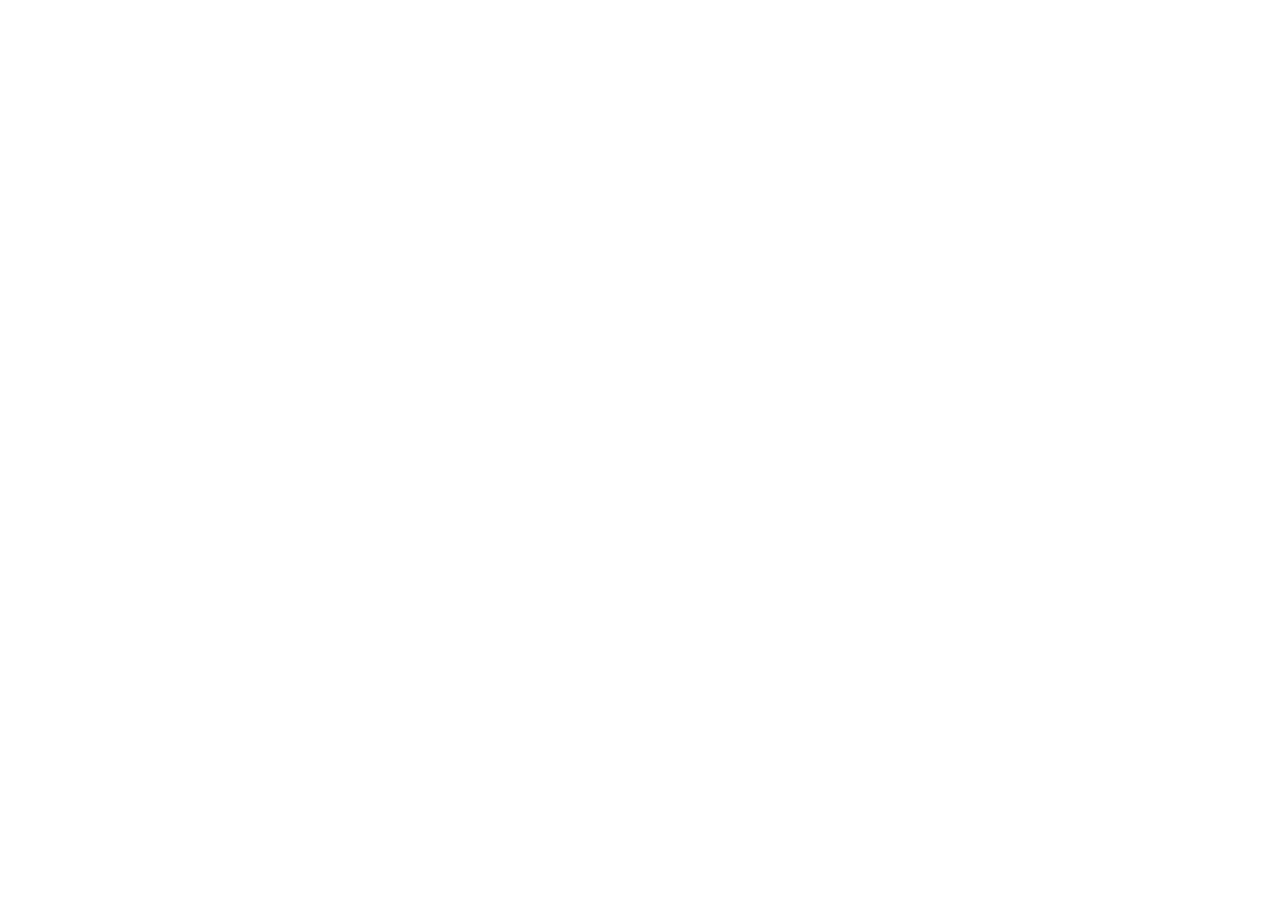
==== index.html @ fc727081 "first commit" ====
<!DOCTYPE html>
<html lang="en" data-theme="light">
<head>
    <meta charset="UTF-8">
    <meta name="viewport" content="width=device-width, initial-scale=1.0">
    <title>MPES | Medical Primary Emergency System</title>
    <link rel="stylesheet" href="assets/css/theme.css">
    <link rel="stylesheet" href="https://cdnjs.cloudflare.com/ajax/libs/font-awesome/6.4.0/css/all.min.css">
    <style>
        /* Base Resets */
        * { margin: 0; padding: 0; box-sizing: border-box; font-family: 'Inter', system-ui, sans-serif; }
        body { background: var(--bg-color); color: var(--text-primary); line-height: 1.6; overflow-x: hidden; transition: background 0.3s, color 0.3s; }
        a { text-decoration: none; color: inherit; }
        
        /* Navbar */
        .navbar { position: fixed; top: 0; width: 100%; background: rgba(255, 255, 255, 0.9); backdrop-filter: blur(10px); padding: 16px 5%; display: flex; justify-content: space-between; align-items: center; z-index: 1000; box-shadow: var(--shadow-sm); border-bottom: 1px solid var(--input-border); }
        [data-theme="dark"] .navbar { background: rgba(26, 32, 44, 0.9); }
        .logo { font-size: 1.5rem; font-weight: 800; color: var(--primary-color); display: flex; align-items: center; gap: 10px; }
        .nav-links { display: flex; gap: 24px; align-items: center; }
        .nav-link { font-weight: 600; font-size: 0.95rem; color: var(--text-secondary); transition: color 0.2s; }
        .nav-link:hover { color: var(--primary-color); }
        .nav-actions { display: flex; gap: 12px; align-items: center; }
        
        /* Buttons */
        .btn { padding: 10px 24px; border-radius: 8px; font-weight: 700; cursor: pointer; transition: all 0.2s; border: none; font-size: 0.95rem; display: inline-flex; align-items: center; gap: 8px; }
        .btn-primary { background: var(--primary-color); color: #fff; }
        .btn-primary:hover { background: var(--primary-hover); transform: translateY(-2px); box-shadow: var(--shadow-md); }
        .btn-outline { border: 2px solid var(--primary-color); color: var(--primary-color); background: transparent; }
        .btn-outline:hover { background: var(--primary-color); color: #fff; }
        .btn-danger { background: #e53e3e; color: #fff; }
        .btn-danger:hover { background: #c53030; transform: translateY(-2px); box-shadow: 0 4px 12px rgba(229,62,62,0.3); }

        /* Hero Section */
        .hero { padding: 140px 5% 80px; min-height: 90vh; display: flex; align-items: center; position: relative; overflow: hidden; }
        .hero::before { content: ''; position: absolute; top: -10%; right: -5%; width: 50vw; height: 50vw; background: radial-gradient(circle, rgba(43,108,176,0.1) 0%, transparent 70%); border-radius: 50%; z-index: 0; }
        [data-theme="colorblind"] .hero::before { background: radial-gradient(circle, rgba(237,137,54,0.15) 0%, transparent 70%); }
        
        .hero-content { flex: 1; position: relative; z-index: 1; max-width: 600px; }
        .hero-title { font-size: 3.5rem; font-weight: 800; line-height: 1.1; margin-bottom: 20px; color: var(--text-primary); }
        .hero-title span { color: var(--primary-color); }
        .hero-subtitle { font-size: 1.1rem; color: var(--text-secondary); margin-bottom: 32px; max-width: 500px; }
        .hero-btns { display: flex; gap: 16px; flex-wrap: wrap; }
        
        .hero-image { flex: 1; display: flex; justify-content: center; position: relative; z-index: 1; }
        .hero-image img { max-width: 100%; height: auto; border-radius: 20px; box-shadow: var(--shadow-lg); animation: float 6s ease-in-out infinite; border: 4px solid var(--card-bg); }
        @keyframes float { 0%, 100% { transform: translateY(0); } 50% { transform: translateY(-20px); } }

        /* Stats Strip */
        .stats-strip { display: flex; justify-content: space-around; flex-wrap: wrap; gap: 20px; padding: 40px 5%; background: var(--primary-color); color: #fff; }
        [data-theme="colorblind"] .stats-strip { background: var(--text-primary); }
        .stat-item { text-align: center; }
        .stat-item h3 { font-size: 2.5rem; font-weight: 800; margin-bottom: 4px; }
        .stat-item p { font-size: 0.9rem; opacity: 0.8; font-weight: 600; text-transform: uppercase; letter-spacing: 1px; }

        /* Features Section */
        .features { padding: 80px 5%; background: var(--bg-color); }
        .section-header { text-align: center; margin-bottom: 60px; }
        .section-header h2 { font-size: 2.2rem; margin-bottom: 12px; }
        .section-header p { color: var(--text-secondary); max-width: 600px; margin: 0 auto; }
        
        .feature-grid { display: grid; grid-template-columns: repeat(auto-fit, minmax(300px, 1fr)); gap: 30px; }
        .feature-card { background: var(--card-bg); border: 1px solid var(--input-border); border-radius: 16px; padding: 32px; transition: transform 0.3s, box-shadow 0.3s; }
        .feature-card:hover { transform: translateY(-8px); box-shadow: var(--shadow-md); border-color: var(--primary-color); }
        .feature-icon { width: 60px; height: 60px; border-radius: 14px; background: rgba(43,108,176,0.1); color: var(--primary-color); display: flex; align-items: center; justify-content: center; font-size: 1.8rem; margin-bottom: 20px; }
        .feature-card.urgent .feature-icon { background: rgba(229,62,62,0.1); color: #e53e3e; }
        .feature-card h3 { font-size: 1.3rem; margin-bottom: 10px; }
        .feature-card p { color: var(--text-secondary); font-size: 0.95rem; margin-bottom: 20px; }
        .feature-link { color: var(--primary-color); font-weight: 700; font-size: 0.9rem; display: inline-flex; align-items: center; gap: 6px; }
        .feature-link:hover { text-decoration: underline; }
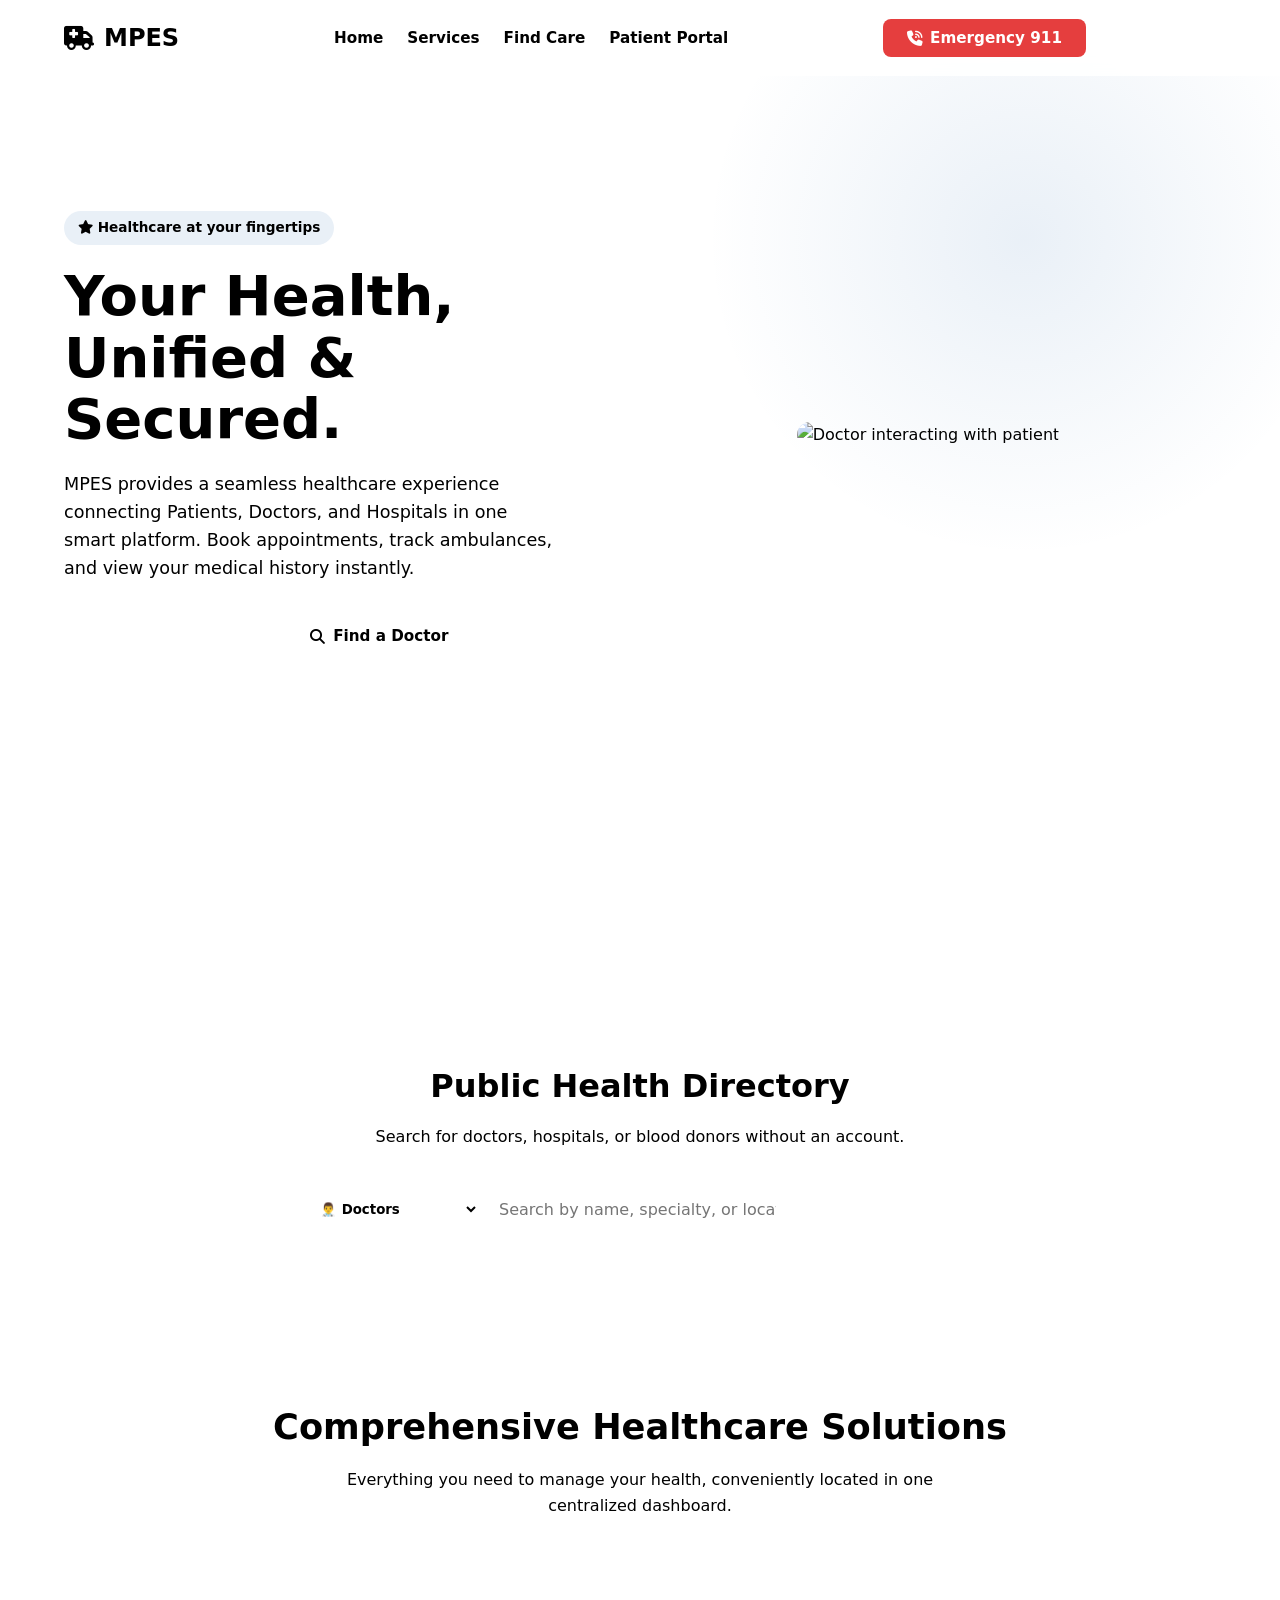
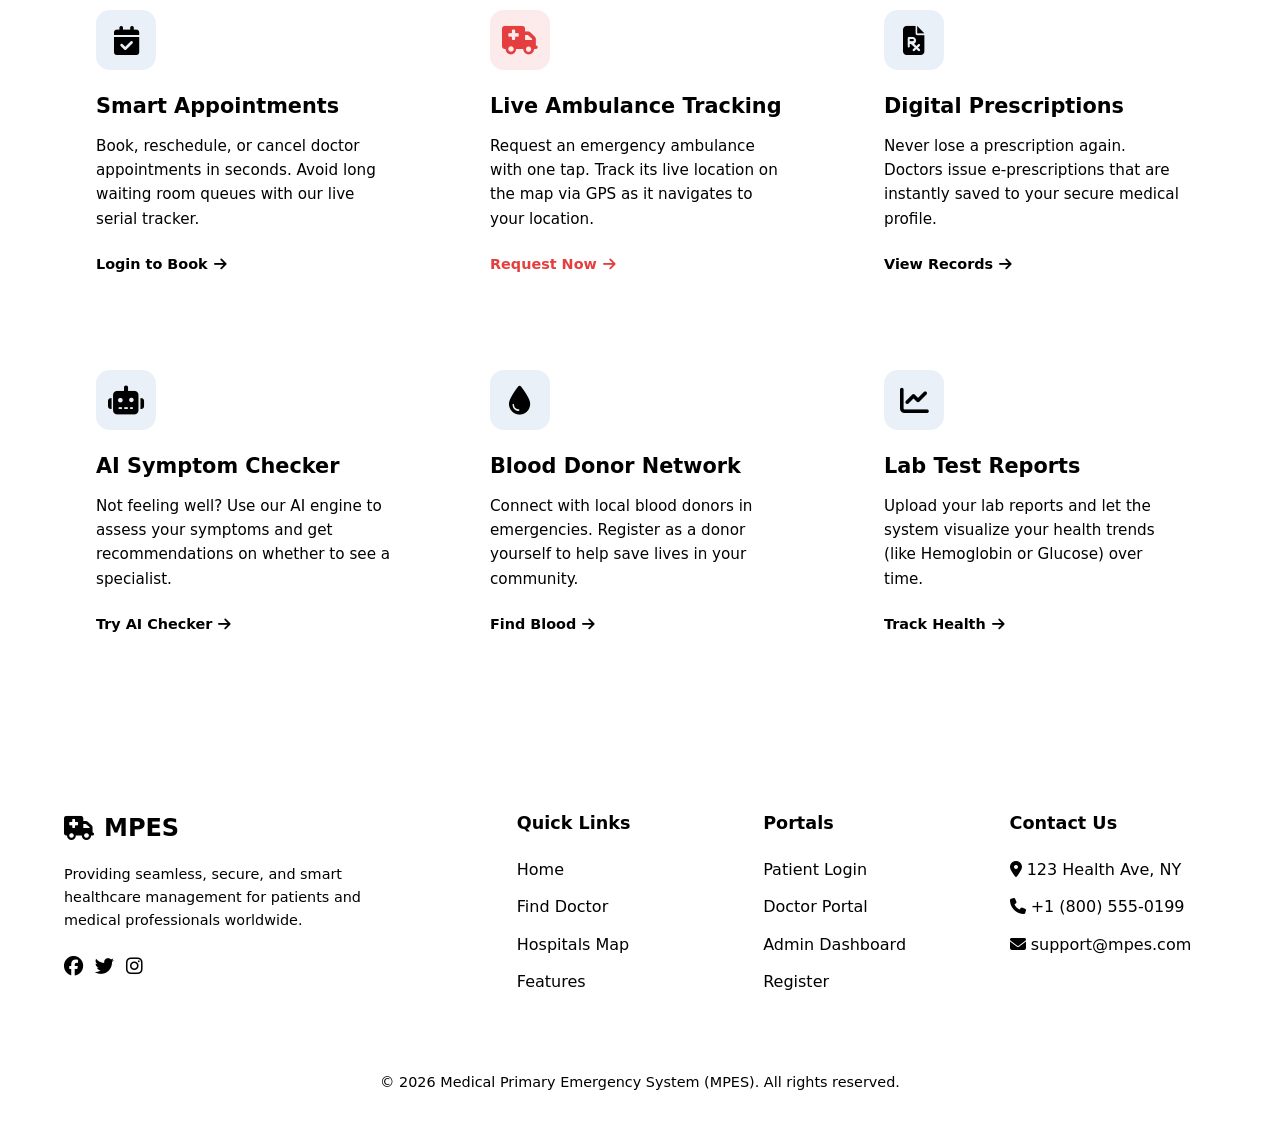
==== commit eb71132e: "Add navigation bar, hero section, quick access search, and footer to index.html" ====
--- a/index.html
+++ b/index.html
@@ -67,3 +67,218 @@
         .feature-card p { color: var(--text-secondary); font-size: 0.95rem; margin-bottom: 20px; }
         .feature-link { color: var(--primary-color); font-weight: 700; font-size: 0.9rem; display: inline-flex; align-items: center; gap: 6px; }
         .feature-link:hover { text-decoration: underline; }
+
+        /* Quick Access (Guest Search) */
+        .quick-access { padding: 80px 5%; background: var(--card-bg); border-top: 1px solid var(--input-border); border-bottom: 1px solid var(--input-border); text-align: center; }
+        .search-bar-huge { max-width: 700px; margin: 0 auto; display: flex; background: var(--input-bg); border: 2px solid var(--input-border); border-radius: 50px; padding: 6px; box-shadow: var(--shadow-sm); transition: border-color 0.3s; }
+        .search-bar-huge:focus-within { border-color: var(--primary-color); box-shadow: 0 0 0 4px rgba(43,108,176,0.1); }
+        .search-bar-huge select { padding: 14px 20px; border: none; background: transparent; color: var(--text-primary); font-weight: 600; outline: none; border-right: 1px solid var(--input-border); }
+        .search-bar-huge input { flex: 1; padding: 14px 20px; border: none; background: transparent; color: var(--text-primary); font-size: 1rem; outline: none; }
+        .search-bar-huge button { padding: 14px 32px; border-radius: 40px; }
+
+        /* Footer */
+        .footer { padding: 60px 5% 30px; background: var(--bg-color); }
+        .footer-grid { display: grid; grid-template-columns: 2fr 1fr 1fr 1fr; gap: 40px; margin-bottom: 40px; }
+        .footer-col h4 { font-size: 1.1rem; margin-bottom: 20px; }
+        .footer-links { list-style: none; }
+        .footer-links li { margin-bottom: 12px; }
+        .footer-links a { color: var(--text-secondary); transition: color 0.2s; }
+        .footer-links a:hover { color: var(--primary-color); }
+        .footer-bottom { text-align: center; padding-top: 24px; border-top: 1px solid var(--input-border); color: var(--text-secondary); font-size: 0.9rem; }
+
+        @media (max-width: 900px) {
+            .hero { flex-direction: column; text-align: center; padding-top: 120px; }
+            .hero-content { margin-bottom: 40px; }
+            .hero-subtitle { margin: 0 auto 30px; }
+            .hero-btns { justify-content: center; }
+            .nav-links { display: none; } /* Mobile menu hidden for simplicity in demo */
+            .footer-grid { grid-template-columns: 1fr; text-align: center; }
+            .search-bar-huge { flex-direction: column; border-radius: 16px; }
+            .search-bar-huge select { border-right: none; border-bottom: 1px solid var(--input-border); }
+            .search-bar-huge button { border-radius: 10px; }
+        }
+    </style>
+</head>
+<body>
+
+    <!-- ─── NAVIGATION BAR ─── -->
+    <!-- Fixed top navigation containing logo, page links, and primary call-to-action buttons -->
+    <nav class="navbar">
+        <a href="#" class="logo"><i class="fa-solid fa-truck-medical"></i> MPES</a>
+        <div class="nav-links">
+            <a href="#home" class="nav-link">Home</a>
+            <a href="#services" class="nav-link">Services</a>
+            <a href="#search" class="nav-link">Find Care</a>
+            <a href="login.php" class="nav-link" style="color:var(--primary-color);font-weight:700;">Patient Portal</a>
+        </div>
+        <div class="nav-actions">
+            <button class="btn btn-danger" onclick="alert('Initiating Emergency Protocol...')"><i class="fa-solid fa-phone-volume"></i> Emergency 911</button>
+            <a href="login.php" class="btn btn-primary"><i class="fa-solid fa-right-to-bracket"></i> Login</a>
+        </div>
+    </nav>
+
+    <!-- ─── HERO SECTION ─── -->
+    <!-- The main landing area providing the primary value proposition and call to actions -->
+    <section class="hero" id="home">
+        <div class="hero-content">
+            <div style="display:inline-block;padding:6px 14px;background:rgba(43,108,176,0.1);color:var(--primary-color);border-radius:20px;font-weight:700;font-size:0.85rem;margin-bottom:20px;">
+                <i class="fa-solid fa-star"></i> Healthcare at your fingertips
+            </div>
+            <h1 class="hero-title">Your Health, <br><span>Unified & Secured.</span></h1>
+            <p class="hero-subtitle">MPES provides a seamless healthcare experience connecting Patients, Doctors, and Hospitals in one smart platform. Book appointments, track ambulances, and view your medical history instantly.</p>
+            <div class="hero-btns">
+                <a href="login.php" class="btn btn-primary"><i class="fa-solid fa-user-plus"></i> Create Account</a>
+                <a href="#search" class="btn btn-outline"><i class="fa-solid fa-magnifying-glass"></i> Find a Doctor</a>
+            </div>
+        </div>
+        <div class="hero-image">
+            <img src="https://images.unsplash.com/photo-1576091160399-112ba8d25d1d?ixlib=rb-4.0.3&auto=format&fit=crop&w=800&q=80" alt="Doctor interacting with patient">
+        </div>
+    </section>
+
+    <!-- ─── QUICK STATS ─── -->
+    <!-- Highlights key performance metrics to build trust with new users -->
+    <section class="stats-strip">
+        <div class="stat-item"><h3>24/7</h3><p>Emergency Support</p></div>
+        <div class="stat-item"><h3>150+</h3><p>Verified Doctors</p></div>
+        <div class="stat-item"><h3>45</h3><p>Partner Hospitals</p></div>
+        <div class="stat-item"><h3>10k+</h3><p>Happy Patients</p></div>
+    </section>
+
+    <!-- ─── PUBLIC SEARCH DIRECTORY ─── -->
+    <!-- Allows unregistered users to perform quick lookups for doctors, hospitals, etc. -->
+    <section class="quick-access" id="search">
+        <h2 style="font-size:2rem;margin-bottom:12px;">Public Health Directory</h2>
+        <p style="color:var(--text-secondary);margin-bottom:30px;">Search for doctors, hospitals, or blood donors without an account.</p>
+        <div class="search-bar-huge">
+            <select id="guestSearchType">
+                <option value="doctors">👨‍⚕️ Doctors</option>
+                <option value="hospitals">🏥 Hospitals</option>
+                <option value="blood">🩸 Blood Donors</option>
+                <option value="medicines">💊 Medicines</option>
+            </select>
+            <input type="text" placeholder="Search by name, specialty, or location..." id="guestSearchInput">
+            <button class="btn btn-primary" onclick="guestSearch()"><i class="fa-solid fa-search"></i> Search Now</button>
+        </div>
+    </section>
+
+    <!-- ─── SERVICES & FEATURES ─── -->
+    <!-- Grid layout displaying the core functionalities offered by the MPES platform -->
+    <section class="features" id="services">
+        <div class="section-header">
+            <h2>Comprehensive Healthcare Solutions</h2>
+            <p>Everything you need to manage your health, conveniently located in one centralized dashboard.</p>
+        </div>
+        <div class="feature-grid">
+            
+            <div class="feature-card">
+                <div class="feature-icon"><i class="fa-solid fa-calendar-check"></i></div>
+                <h3>Smart Appointments</h3>
+                <p>Book, reschedule, or cancel doctor appointments in seconds. Avoid long waiting room queues with our live serial tracker.</p>
+                <a href="login.php" class="feature-link">Login to Book <i class="fa-solid fa-arrow-right"></i></a>
+            </div>
+
+            <div class="feature-card urgent">
+                <div class="feature-icon"><i class="fa-solid fa-truck-medical"></i></div>
+                <h3>Live Ambulance Tracking</h3>
+                <p>Request an emergency ambulance with one tap. Track its live location on the map via GPS as it navigates to your location.</p>
+                <a href="#" onclick="alert('Calling Ambulance!')" class="feature-link" style="color:#e53e3e;">Request Now <i class="fa-solid fa-arrow-right"></i></a>
+            </div>
+
+            <div class="feature-card">
+                <div class="feature-icon"><i class="fa-solid fa-file-prescription"></i></div>
+                <h3>Digital Prescriptions</h3>
+                <p>Never lose a prescription again. Doctors issue e-prescriptions that are instantly saved to your secure medical profile.</p>
+                <a href="login.php" class="feature-link">View Records <i class="fa-solid fa-arrow-right"></i></a>
+            </div>
+
+            <div class="feature-card">
+                <div class="feature-icon"><i class="fa-solid fa-robot"></i></div>
+                <h3>AI Symptom Checker</h3>
+                <p>Not feeling well? Use our AI engine to assess your symptoms and get recommendations on whether to see a specialist.</p>
+                <a href="login.php" class="feature-link">Try AI Checker <i class="fa-solid fa-arrow-right"></i></a>
+            </div>
+
+            <div class="feature-card">
+                <div class="feature-icon"><i class="fa-solid fa-droplet"></i></div>
+                <h3>Blood Donor Network</h3>
+                <p>Connect with local blood donors in emergencies. Register as a donor yourself to help save lives in your community.</p>
+                <a href="login.php" class="feature-link">Find Blood <i class="fa-solid fa-arrow-right"></i></a>
+            </div>
+
+            <div class="feature-card">
+                <div class="feature-icon"><i class="fa-solid fa-chart-line"></i></div>
+                <h3>Lab Test Reports</h3>
+                <p>Upload your lab reports and let the system visualize your health trends (like Hemoglobin or Glucose) over time.</p>
+                <a href="login.php" class="feature-link">Track Health <i class="fa-solid fa-arrow-right"></i></a>
+            </div>
+
+        </div>
+    </section>
+
+    <!-- ─── FOOTER ─── -->
+    <!-- Contains secondary navigation, social links, and contact information -->
+    <footer class="footer">
+        <div class="footer-grid">
+            <div class="footer-col">
+                <a href="#" class="logo" style="margin-bottom:16px;"><i class="fa-solid fa-truck-medical"></i> MPES</a>
+                <p style="color:var(--text-secondary);font-size:0.9rem;max-width:300px;">Providing seamless, secure, and smart healthcare management for patients and medical professionals worldwide.</p>
+                <div style="display:flex;gap:12px;margin-top:20px;">
+                    <a href="#" style="color:var(--text-secondary);font-size:1.2rem;"><i class="fa-brands fa-facebook"></i></a>
+                    <a href="#" style="color:var(--text-secondary);font-size:1.2rem;"><i class="fa-brands fa-twitter"></i></a>
+                    <a href="#" style="color:var(--text-secondary);font-size:1.2rem;"><i class="fa-brands fa-instagram"></i></a>
+                </div>
+            </div>
+            <div class="footer-col">
+                <h4>Quick Links</h4>
+                <ul class="footer-links">
+                    <li><a href="#home">Home</a></li>
+                    <li><a href="#search">Find Doctor</a></li>
+                    <li><a href="#search">Hospitals Map</a></li>
+                    <li><a href="#services">Features</a></li>
+                </ul>
+            </div>
+            <div class="footer-col">
+                <h4>Portals</h4>
+                <ul class="footer-links">
+                    <li><a href="login.php">Patient Login</a></li>
+                    <li><a href="login.php">Doctor Portal</a></li>
+                    <li><a href="login.php">Admin Dashboard</a></li>
+                    <li><a href="login.php">Register</a></li>
+                </ul>
+            </div>
+            <div class="footer-col">
+                <h4>Contact Us</h4>
+                <ul class="footer-links">
+                    <li><i class="fa-solid fa-location-dot"></i> 123 Health Ave, NY</li>
+                    <li><i class="fa-solid fa-phone"></i> +1 (800) 555-0199</li>
+                    <li><i class="fa-solid fa-envelope"></i> support@mpes.com</li>
+                </ul>
+            </div>
+        </div>
+        <div class="footer-bottom">
+            &copy; 2026 Medical Primary Emergency System (MPES). All rights reserved.
+        </div>
+    </footer>
+
+    <script>
+        // Init theme from localStorage to prevent flash
+        const savedTheme = localStorage.getItem('mpes-theme') || 'light';
+        document.documentElement.setAttribute('data-theme', savedTheme);
+
+        function guestSearch() {
+            const type = document.getElementById('guestSearchType').value;
+            const query = document.getElementById('guestSearchInput').value;
+            
+            if(!query) {
+                alert(`Please enter a search term to find ${type}.`);
+                return;
+            }
+            
+            // In a real app, this would redirect to a guest-view page with search params
+            // e.g. window.location.href = `search.php?type=${type}&q=${encodeURIComponent(query)}`;
+            alert(`Redirecting to public search results for: ${type} matching "${query}"\n\n(Backend search logic pending)`);
+        }
+    </script>
+</body>
+</html>
